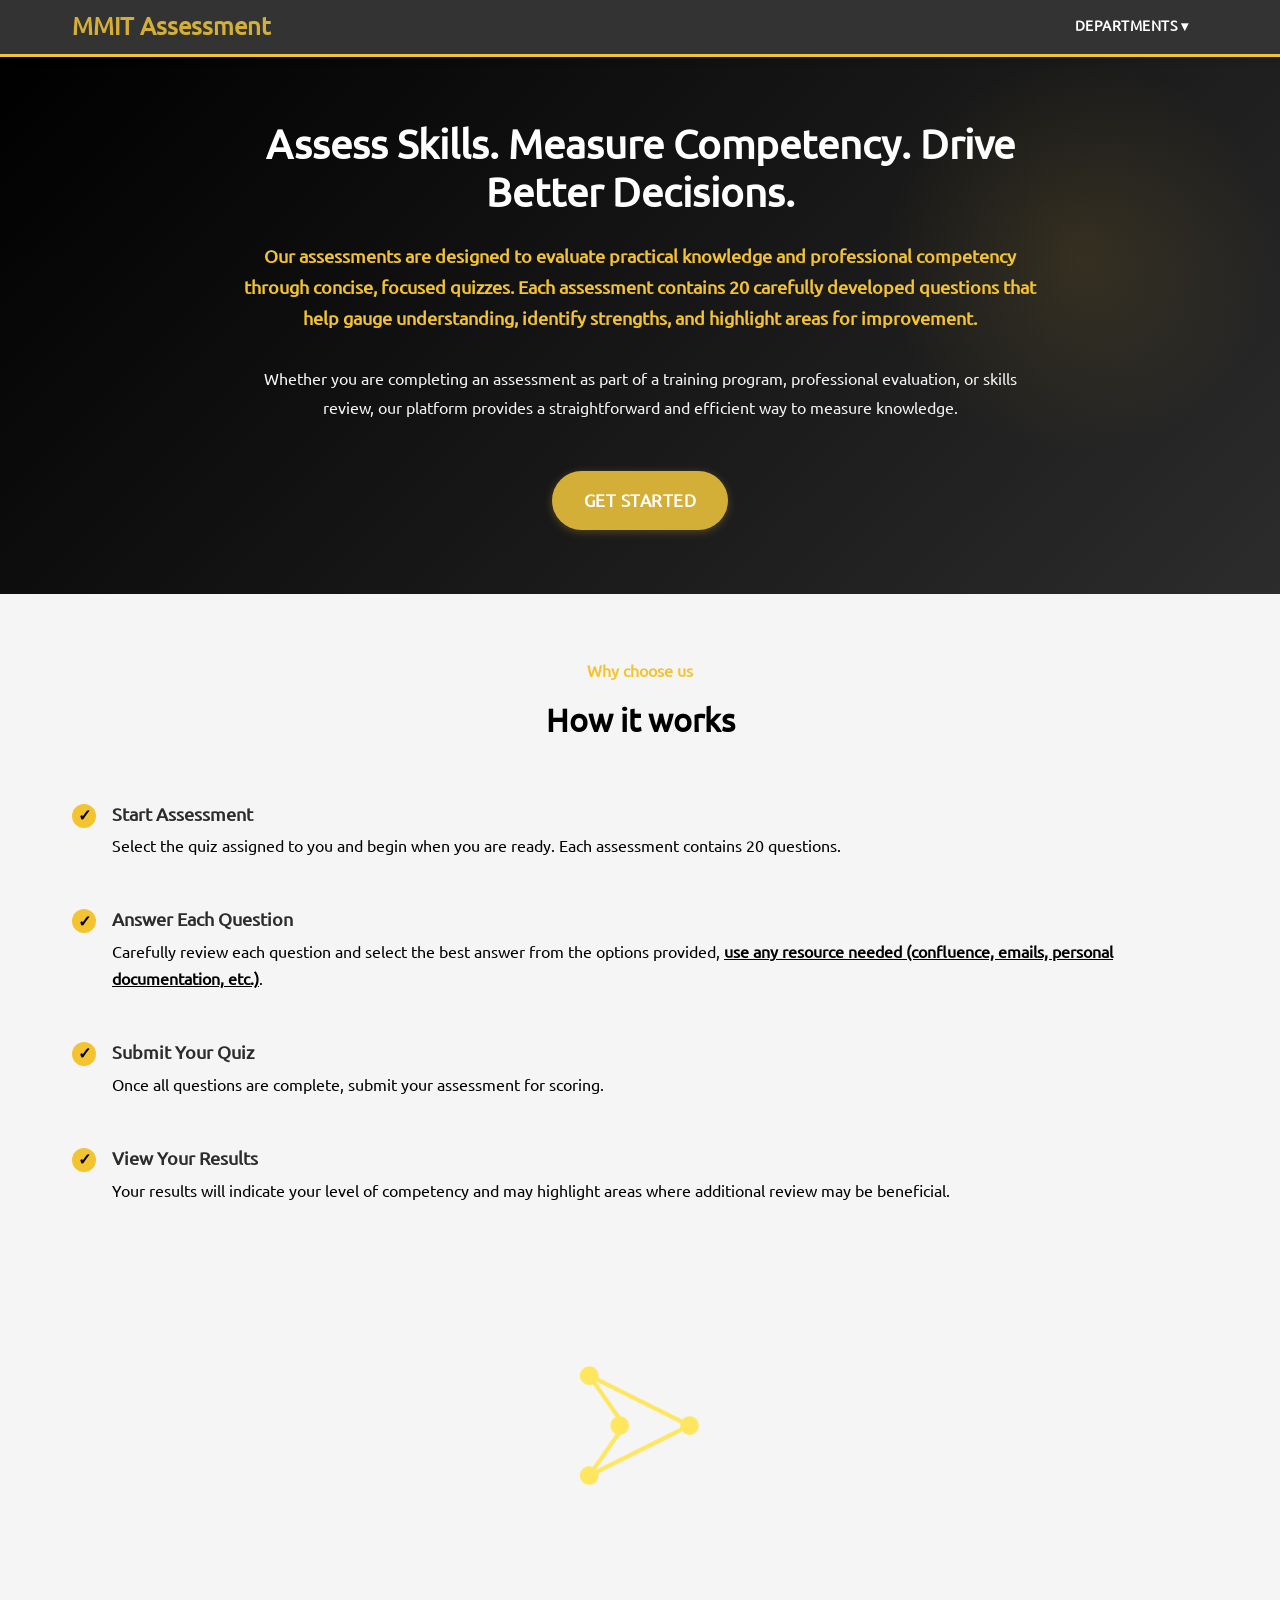
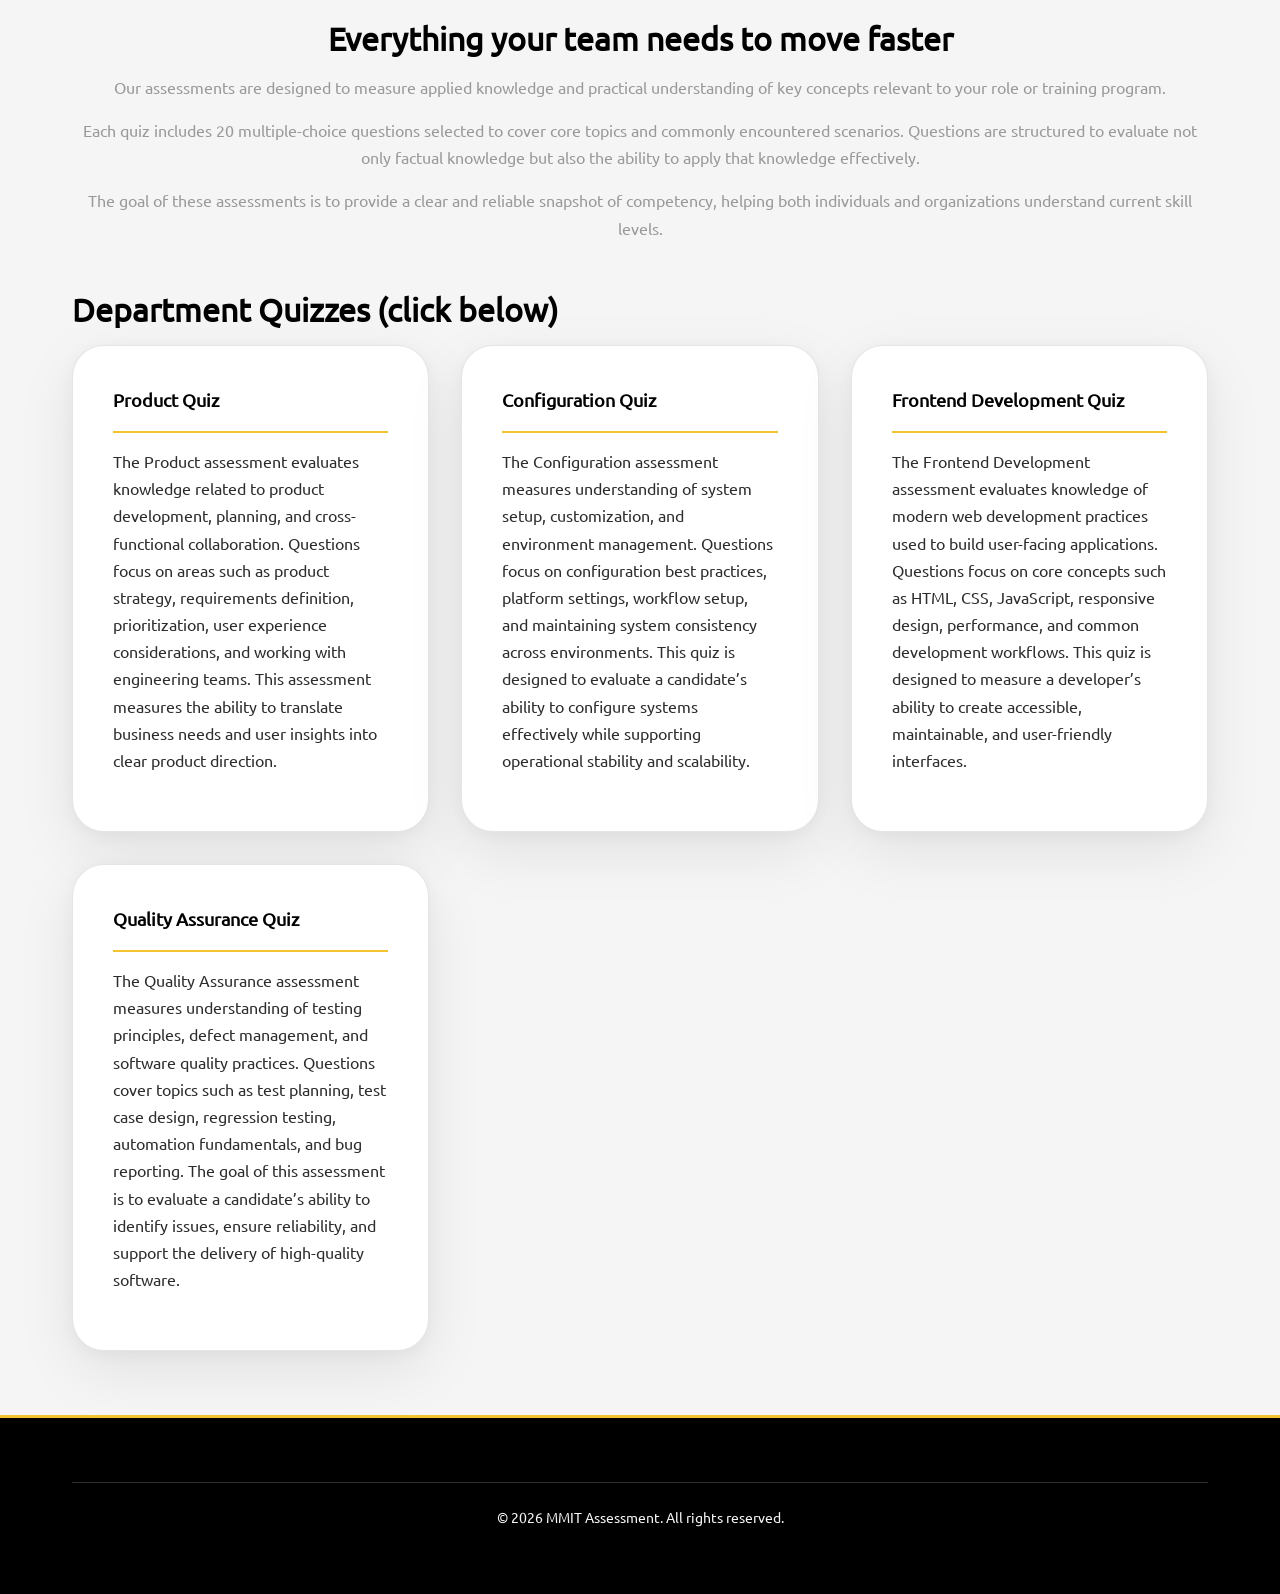
==== main.html @ f3a1385b "update main page and instructions" ====
<!DOCTYPE html>
<html lang="en">
  <head>
    <meta charset="UTF-8" />
    <meta name="viewport" content="width=device-width, initial-scale=1.0" />
    <title>MMIT Landing Page</title>
    <link rel="stylesheet" href="mmit-styles.css" />
    <link rel="stylesheet" href="styles.css">
    <meta name="description" content="Modern healthcare-focused product landing page using the MMIT style guide." />
    <style>
      header {
        background:#333;
        padding:0;
      }

      .navbar ul{
        list-style:none;
        margin:0;
        padding:0;
        display:flex;
      }

      .navbar li{
        position:relative;
      }

      .navbar a{
        display:block;
        padding:15px 20px;
        color:white;
        text-decoration:none;
      }

      .navbar a:hover{
        background:#444;
      }

      /* Dropdown */
      .dropdown-menu{
        display:none;
        position:absolute;
        top:100%;
        left:0;
        background:#444;
        min-width:180px;
        flex-direction:column;
      }

      .dropdown-menu a{
        padding:12px 16px;
      }

      .dropdown:hover .dropdown-menu{
        display:block;
      }

      .quiz-card-link:hover {
        text-decoration: none;
      }
    </style>
  </head>
  <body>
    <header>
      <nav class="container navbar">
        <div class="logo" style="color: #D4AF37;">MMIT Assessment</div>
        <ul>
          <li class="dropdown">
            <a href="#">Departments ▾</a>
            <div class="dropdown-menu">
              <a href="#">Configuration</a>
              <a href="#">Frontend Developer</a>
              <a href="#">Product</a>
              <a href="#">Quality Assurance</a>
            </div>
          </li>
        </ul>
      </nav>
    </header>

    <main>
      <section class="hero" aria-label="Hero">
        <div class="hero-content">
          <!-- <p class="badge badge-primary">Launch faster · Scale smarter</p> -->
          <h1>Assess Skills. Measure Competency. Drive Better Decisions.</h1>
          <p class="hero-subtitle">Our assessments are designed to evaluate practical knowledge and professional competency through concise, focused quizzes. Each assessment contains 20 carefully developed questions that help gauge understanding, identify strengths, and highlight areas for improvement.</p>
          <p class="hero-description">
            Whether you are completing an assessment as part of a training program, professional evaluation, or skills review, our platform provides a straightforward and efficient way to measure knowledge.
          </p>
          <div class="flex flex-center gap-lg" >
            <a href="./quiz-instructions.html" class="btn btn-primary btn-lg">Get Started</a>
          </div>
        </div>
      </section>

      <section id="about">
        <div class="container grid grid-2 gap-xl">
          <div>
            <div class="section-header">
              <p class="section-header-accent">Why choose us</p>
              <h2>How it works</h2>
            </div>
            <ul class="feature-list">
              
              <li class="feature-item">
                <span class="feature-icon">✓</span>
                <div class="feature-content">
                  <h4>Start Assessment</h4>
                  <p>Select the quiz assigned to you and begin when you are ready. Each assessment contains 20 questions.</p>
                </div>
              </li>
              <li class="feature-item">
                <span class="feature-icon">✓</span>
                <div class="feature-content">
                  <h4>Answer Each Question</h4>
                  <p>Carefully review each question and select the best answer from the options provided, <span style="text-decoration: underline; font-weight: bold;">use any resource needed (confluence, emails, personal documentation, etc.)</span>.</p>
                </div>
              </li>
              <li class="feature-item">
                <span class="feature-icon">✓</span>
                <div class="feature-content">
                  <h4>Submit Your Quiz</h4>
                  <p>Once all questions are complete, submit your assessment for scoring.</p>
                </div>
              </li>

              <li class="feature-item">
                <span class="feature-icon">✓</span>
                <div class="feature-content">
                  <h4>View Your Results</h4>
                  <p>Your results will indicate your level of competency and may highlight areas where additional review may be beneficial.</p>
                </div>
              </li>
            </ul>
          </div>
        </div>
      </section>
      <section style="text-align: center;">
        <img src="./mmit-logo.png" alt="MMIT Logo" style="width: 120px; height: 120px;">
      </section>
      <section id="features" class="section-light">
        <div class="container">
          <div class="section-header">
            <h2>Everything your team needs to move faster</h2>
            <p class="text-muted">
              Our assessments are designed to measure applied knowledge and practical understanding of key concepts relevant to your role or training program.
            </p>
            <p class="text-muted">
              Each quiz includes 20 multiple-choice questions selected to cover core topics and commonly encountered scenarios. Questions are structured to evaluate not only factual knowledge but also the ability to apply that knowledge effectively.
            </p>
            <p class="text-muted">
              The goal of these assessments is to provide a clear and reliable snapshot of competency, helping both individuals and organizations understand current skill levels.
            </p>
          </div>

          <h2>Department Quizzes (click below)</h2>
          <a class="quiz-card-link" href="">
            <div class="grid grid-3">
              <div class="card">
                <div class="card-header">Product Quiz</div>
                <div class="card-body">
                  <p>
                    The Product assessment evaluates knowledge related to product development, planning, and cross-functional collaboration. Questions focus on areas such as product strategy, requirements definition, prioritization, user experience considerations, and working with engineering teams. This assessment measures the ability to translate business needs and user insights into clear product direction.
                  </p>
                </div>
              </div>
            </a>
            <a class="quiz-card-link" href="">
              <div class="card">
                <div class="card-header">Configuration Quiz</div>
                <div class="card-body">
                  <p>
                    The Configuration assessment measures understanding of system setup, customization, and environment management. Questions focus on configuration best practices, platform settings, workflow setup, and maintaining system consistency across environments. This quiz is designed to evaluate a candidate’s ability to configure systems effectively while supporting operational stability and scalability.
                  </p>
                </div>
              </div>
            </a>
            <a class="quiz-card-link" href="./quiz-instructions.html">
              <div class="card">
                <div class="card-header">Frontend Development Quiz</div>
                <div class="card-body">
                  <p>
                    The Frontend Development assessment evaluates knowledge of modern web development practices used to build user-facing applications. Questions focus on core concepts such as HTML, CSS, JavaScript, responsive design, performance, and common development workflows. This quiz is designed to measure a developer’s ability to create accessible, maintainable, and user-friendly interfaces.
                  </p>
                </div>
              </div>
            </a>
            <a class="quiz-card-link" href="">
              <div class="card">
                <div class="card-header">Quality Assurance Quiz</div>
                <div class="card-body">
                  <p>
                    The Quality Assurance assessment measures understanding of testing principles, defect management, and software quality practices. Questions cover topics such as test planning, test case design, regression testing, automation fundamentals, and bug reporting. The goal of this assessment is to evaluate a candidate’s ability to identify issues, ensure reliability, and support the delivery of high-quality software.
                  </p>
                </div>
              </div>
            </a>
          </div>
        </div>
      </section>
      
    </main>

    <footer>
      <div class="container">
        <div class="footer-content" style="display: none;">
          <div class="footer-section">
            <h3>Need Help?</h3>
            <a href="#">Contact Support</a>
            <a href="#">Quiz Policies</a>
            <a href="#">Technical Guide</a>
          </div>
          <div class="footer-section">
            <h3>Quick Links</h3>
            <a href="#getting-started">Getting Started</a>
            <a href="#tips">Pro Tips</a>
            <a href="#faq">FAQ</a>
          </div>
          <div class="footer-section">
            <h3>Stay Ready</h3>
            <p class="text-muted">Make sure your device is fully charged and your browser is updated before beginning a quiz.</p>
          </div>
        </div>
        <div class="footer-bottom">
          &copy; 2026 MMIT Assessment. All rights reserved.
        </div>
      </div>
    </footer>
  </body>
</html>
---- mmit-styles.css ----
/* ============================================
   MMIT StyleGuide CSS
   Color Scheme: Gold/Yellow & Black
   Modern, Professional Healthcare Focus
   ============================================ */

/* ============================================
   Import Custom Fonts
   ============================================ */

@import url('fonts/stylesheet.css');

/* ============================================
   CSS Variables & Root Styles
   ============================================ */

:root {
  /* Primary Colors */
  --mmit-black: #000000;
  --mmit-yellow: #F4C430;
  --mmit-gold: #D4AF37;
  
  /* Secondary Colors */
  --mmit-dark-gray: #2C2C2C;
  --mmit-light-gray: #F5F5F5;
  --mmit-white: #FFFFFF;
  --mmit-accent-blue: #0066CC;
  
  /* Typography */
  --font-primary: 'Ubuntu Regular', -apple-system, BlinkMacSystemFont, 'Segoe UI', sans-serif;
  --font-secondary: 'Ubuntu Bold', 'Georgia', serif;
  --font-size-xs: 0.75rem;
  --font-size-sm: 0.875rem;
  --font-size-base: 1rem;
  --font-size-lg: 1.125rem;
  --font-size-xl: 1.5rem;
  --font-size-2xl: 2rem;
  --font-size-3xl: 2.5rem;
  --font-weight-light: 300;
  --font-weight-regular: 400;
  --font-weight-semibold: 600;
  --font-weight-bold: 700;
  
  /* Spacing */
  --spacing-xs: 0.25rem;
  --spacing-sm: 0.5rem;
  --spacing-md: 1rem;
  --spacing-lg: 1.5rem;
  --spacing-xl: 2rem;
  --spacing-2xl: 3rem;
  --spacing-3xl: 4rem;
  
  /* Border Radius */
  --radius-sm: 4px;
  --radius-md: 8px;
  --radius-lg: 12px;
  --radius-xl: 16px;
  
  /* Shadows */
  --shadow-sm: 0 1px 2px rgba(0, 0, 0, 0.05);
  --shadow-md: 0 4px 6px rgba(0, 0, 0, 0.1);
  --shadow-lg: 0 10px 15px rgba(0, 0, 0, 0.1);
  --shadow-xl: 0 20px 25px rgba(0, 0, 0, 0.15);
  
  /* Transitions */
  --transition-fast: 150ms ease-in-out;
  --transition-base: 300ms ease-in-out;
  --transition-slow: 500ms ease-in-out;
  
  /* Z-Index */
  --z-dropdown: 100;
  --z-sticky: 200;
  --z-fixed: 300;
  --z-modal: 1000;
}

/* ============================================
   Global Styles & Reset
   ============================================ */

* {
  margin: 0;
  padding: 0;
  box-sizing: border-box;
}

html {
  font-size: 16px;
  scroll-behavior: smooth;
}

body {
  font-family: var(--font-primary);
  font-size: var(--font-size-base);
  font-weight: var(--font-weight-regular);
  line-height: 1.6;
  color: var(--mmit-dark-gray);
  background-color: var(--mmit-white);
}

/* ============================================
   Typography
   ============================================ */

h1, h2, h3, h4, h5, h6 {
  font-weight: var(--font-weight-bold);
  line-height: 1.2;
  margin-bottom: var(--spacing-md);
}

h1 {
  font-size: var(--font-size-3xl);
  color: var(--mmit-black);
}

h2 {
  font-size: var(--font-size-2xl);
  color: var(--mmit-black);
}

h3 {
  font-size: var(--font-size-xl);
  color: var(--mmit-dark-gray);
}

h4 {
  font-size: var(--font-size-lg);
  color: var(--mmit-dark-gray);
}

p {
  margin-bottom: var(--spacing-md);
  line-height: 1.7;
}

a {
  color: var(--mmit-accent-blue);
  text-decoration: none;
  transition: color var(--transition-base);
}

a:hover {
  color: var(--mmit-gold);
  text-decoration: underline;
}

hr {
  border: none;
  height: 2px;
  background: linear-gradient(to right, var(--mmit-yellow), var(--mmit-black));
  margin: var(--spacing-2xl) 0;
}

/* ============================================
   Navigation & Header
   ============================================ */

header {
  background-color: var(--mmit-white);
  border-bottom: 3px solid var(--mmit-yellow);
  position: sticky;
  top: 0;
  z-index: var(--z-sticky);
  box-shadow: var(--shadow-md);
}

nav {
  padding: var(--spacing-lg) var(--spacing-xl);
  display: flex;
  justify-content: space-between;
  align-items: center;
}

.logo {
  font-size: var(--font-size-xl);
  font-weight: var(--font-weight-bold);
  color: var(--mmit-black);
  transition: color var(--transition-base);
}

.logo:hover {
  color: var(--mmit-yellow);
}

nav ul {
  list-style: none;
  display: flex;
  gap: var(--spacing-xl);
  align-items: center;
}

nav a {
  font-weight: var(--font-weight-semibold);
  font-size: var(--font-size-sm);
  text-transform: uppercase;
  letter-spacing: 0.5px;
  color: var(--mmit-dark-gray);
  transition: all var(--transition-base);
  padding: var(--spacing-sm) var(--spacing-md);
  border-bottom: 2px solid transparent;
}

nav a:hover {
  color: var(--mmit-yellow);
  border-bottom-color: var(--mmit-yellow);
  text-decoration: none;
}

/* ============================================
   Hero Section
   ============================================ */

.hero {
  background: linear-gradient(135deg, var(--mmit-black) 0%, var(--mmit-dark-gray) 100%);
  color: var(--mmit-white);
  padding: var(--spacing-3xl) var(--spacing-xl);
  text-align: center;
  position: relative;
  overflow: hidden;
}

.hero::before {
  content: '';
  position: absolute;
  top: 0;
  right: 0;
  width: 400px;
  height: 400px;
  background: radial-gradient(circle, var(--mmit-yellow) 0%, transparent 70%);
  opacity: 0.1;
  border-radius: 50%;
}

.hero-content {
  position: relative;
  z-index: 1;
  max-width: 800px;
  margin: 0 auto;
}

.hero h1 {
  color: var(--mmit-white);
  font-size: var(--font-size-3xl);
  margin-bottom: var(--spacing-lg);
}

.hero-subtitle {
  font-size: var(--font-size-lg);
  color: var(--mmit-yellow);
  margin-bottom: var(--spacing-xl);
  font-weight: var(--font-weight-semibold);
}

.hero-description {
  font-size: var(--font-size-base);
  line-height: 1.8;
  margin-bottom: var(--spacing-2xl);
  color: var(--mmit-light-gray);
}

/* ============================================
   Buttons
   ============================================ */

.btn {
  display: inline-block;
  padding: var(--spacing-sm) var(--spacing-xl);
  border: none;
  border-radius: var(--radius-md);
  font-size: var(--font-size-base);
  font-weight: var(--font-weight-semibold);
  text-transform: uppercase;
  letter-spacing: 0.5px;
  cursor: pointer;
  transition: all var(--transition-base);
  text-decoration: none;
  text-align: center;
}

.btn-primary {
  background: linear-gradient(135deg, var(--mmit-yellow) 0%, var(--mmit-gold) 100%);
  color: var(--mmit-black);
  border: 2px solid var(--mmit-yellow);
}

.btn-primary:hover {
  box-shadow: var(--shadow-lg);
  transform: translateY(-2px);
  color: var(--mmit-white);
}

.btn-secondary {
  background: var(--mmit-black);
  color: var(--mmit-yellow);
  border: 2px solid var(--mmit-yellow);
}

.btn-secondary:hover {
  background: var(--mmit-dark-gray);
  box-shadow: var(--shadow-lg);
  transform: translateY(-2px);
}

.btn-outline {
  background: transparent;
  color: var(--mmit-yellow);
  border: 2px solid var(--mmit-yellow);
}

.btn-outline:hover {
  background: var(--mmit-yellow);
  color: var(--mmit-black);
}

.btn-lg {
  padding: var(--spacing-md) var(--spacing-2xl);
  font-size: var(--font-size-lg);
}

.btn-sm {
  padding: var(--spacing-xs) var(--spacing-lg);
  font-size: var(--font-size-sm);
}

/* ============================================
   Cards & Containers
   ============================================ */

.card {
  background: var(--mmit-white);
  border-radius: var(--radius-lg);
  padding: var(--spacing-xl);
  box-shadow: var(--shadow-md);
  transition: all var(--transition-base);
  border-top: 4px solid var(--mmit-yellow);
}

.card:hover {
  box-shadow: var(--shadow-lg);
  transform: translateY(-4px);
}

.card-header {
  font-size: var(--font-size-lg);
  font-weight: var(--font-weight-bold);
  color: var(--mmit-black);
  margin-bottom: var(--spacing-md);
  padding-bottom: var(--spacing-md);
  border-bottom: 2px solid var(--mmit-yellow);
}

.card-body {
  color: var(--mmit-dark-gray);
  line-height: 1.8;
}

.card-footer {
  margin-top: var(--spacing-lg);
  padding-top: var(--spacing-lg);
  border-top: 1px solid var(--mmit-light-gray);
}

/* ============================================
   Grid & Layout
   ============================================ */

.container {
  max-width: 1200px;
  margin: 0 auto;
  padding: 0 var(--spacing-xl);
}

.grid {
  display: grid;
  gap: var(--spacing-xl);
}

.grid-2 {
  grid-template-columns: repeat(auto-fit, minmax(300px, 1fr));
}

.grid-3 {
  grid-template-columns: repeat(auto-fit, minmax(280px, 1fr));
}

.grid-4 {
  grid-template-columns: repeat(auto-fit, minmax(250px, 1fr));
}

.flex {
  display: flex;
}

.flex-center {
  display: flex;
  justify-content: center;
  align-items: center;
}

.flex-between {
  display: flex;
  justify-content: space-between;
  align-items: center;
}

.flex-col {
  flex-direction: column;
}

.gap-sm {
  gap: var(--spacing-sm);
}

.gap-md {
  gap: var(--spacing-md);
}

.gap-lg {
  gap: var(--spacing-lg);
}

/* ============================================
   Sections & Content Areas
   ============================================ */

section {
  padding: var(--spacing-3xl) var(--spacing-xl);
}

.section-header {
  text-align: center;
  margin-bottom: var(--spacing-2xl);
}

.section-header h2 {
  margin-bottom: var(--spacing-md);
}

.section-header-accent {
  color: var(--mmit-yellow);
  font-weight: var(--font-weight-bold);
}

.section-light {
  background-color: var(--mmit-light-gray);
}

.section-dark {
  background-color: var(--mmit-black);
  color: var(--mmit-white);
}

.section-dark h2,
.section-dark h3,
.section-dark h4 {
  color: var(--mmit-yellow);
}

/* ============================================
   Feature List
   ============================================ */

.feature-list {
  list-style: none;
}

.feature-item {
  padding: var(--spacing-md) 0;
  display: flex;
  align-items: flex-start;
  gap: var(--spacing-md);
  border-bottom: 1px solid var(--mmit-light-gray);
}

.feature-item:last-child {
  border-bottom: none;
}

.feature-icon {
  width: 24px;
  height: 24px;
  background-color: var(--mmit-yellow);
  border-radius: 50%;
  flex-shrink: 0;
  display: flex;
  align-items: center;
  justify-content: center;
  color: var(--mmit-black);
  font-weight: var(--font-weight-bold);
}

.feature-content h4 {
  margin-bottom: var(--spacing-sm);
}

/* ============================================
   Forms & Inputs
   ============================================ */

input,
textarea,
select {
  width: 100%;
  padding: var(--spacing-sm) var(--spacing-md);
  border: 2px solid var(--mmit-light-gray);
  border-radius: var(--radius-md);
  font-family: var(--font-primary);
  font-size: var(--font-size-base);
  transition: border-color var(--transition-base);
}

input:focus,
textarea:focus,
select:focus {
  outline: none;
  border-color: var(--mmit-yellow);
  box-shadow: 0 0 0 3px rgba(244, 196, 48, 0.2);
}

label {
  display: block;
  margin-bottom: var(--spacing-sm);
  font-weight: var(--font-weight-semibold);
  color: var(--mmit-black);
}

.form-group {
  margin-bottom: var(--spacing-lg);
}

/* ============================================
   Tables
   ============================================ */

table {
  width: 100%;
  border-collapse: collapse;
  margin: var(--spacing-lg) 0;
}

thead {
  background-color: var(--mmit-black);
  color: var(--mmit-yellow);
}

th,
td {
  padding: var(--spacing-md);
  text-align: left;
  border-bottom: 1px solid var(--mmit-light-gray);
}

tbody tr:nth-child(even) {
  background-color: var(--mmit-light-gray);
}

tbody tr:hover {
  background-color: rgba(244, 196, 48, 0.1);
}

/* ============================================
   Alerts & Messages
   ============================================ */

.alert {
  padding: var(--spacing-md) var(--spacing-lg);
  border-radius: var(--radius-md);
  margin-bottom: var(--spacing-lg);
  border-left: 4px solid;
}

.alert-success {
  background-color: #E8F5E9;
  border-left-color: #4CAF50;
  color: #2E7D32;
}

.alert-warning {
  background-color: #FFF3E0;
  border-left-color: var(--mmit-yellow);
  color: #E65100;
}

.alert-error {
  background-color: #FFEBEE;
  border-left-color: #F44336;
  color: #C62828;
}

.alert-info {
  background-color: #E3F2FD;
  border-left-color: var(--mmit-accent-blue);
  color: #1565C0;
}

/* ============================================
   Footer
   ============================================ */

footer {
  background-color: var(--mmit-black);
  color: var(--mmit-white);
  padding: var(--spacing-3xl) var(--spacing-xl);
  border-top: 3px solid var(--mmit-yellow);
}

.footer-content {
  display: grid;
  grid-template-columns: repeat(auto-fit, minmax(250px, 1fr));
  gap: var(--spacing-xl);
  margin-bottom: var(--spacing-2xl);
}

.footer-section h3 {
  color: var(--mmit-yellow);
  margin-bottom: var(--spacing-md);
}

.footer-section a {
  display: block;
  color: var(--mmit-light-gray);
  margin-bottom: var(--spacing-sm);
  transition: color var(--transition-base);
}

.footer-section a:hover {
  color: var(--mmit-yellow);
}

.footer-bottom {
  border-top: 1px solid var(--mmit-dark-gray);
  padding-top: var(--spacing-lg);
  text-align: center;
  color: var(--mmit-light-gray);
  font-size: var(--font-size-sm);
}

/* ============================================
   Badges & Tags
   ============================================ */

.badge {
  display: inline-block;
  padding: var(--spacing-xs) var(--spacing-sm);
  border-radius: var(--radius-lg);
  font-size: var(--font-size-xs);
  font-weight: var(--font-weight-bold);
  text-transform: uppercase;
}

.badge-primary {
  background-color: var(--mmit-yellow);
  color: var(--mmit-black);
}

.badge-secondary {
  background-color: var(--mmit-black);
  color: var(--mmit-yellow);
}

/* ============================================
   Utilities
   ============================================ */

.text-center {
  text-align: center;
}

.text-left {
  text-align: left;
}

.text-right {
  text-align: right;
}

.text-gold {
  color: var(--mmit-gold);
}

.text-yellow {
  color: var(--mmit-yellow);
}

.text-black {
  color: var(--mmit-black);
}

.text-white {
  color: var(--mmit-white);
}

.text-muted {
  color: #999999;
}

.font-bold {
  font-weight: var(--font-weight-bold);
}

.font-semibold {
  font-weight: var(--font-weight-semibold);
}

.font-light {
  font-weight: var(--font-weight-light);
}

.uppercase {
  text-transform: uppercase;
}

.lowercase {
  text-transform: lowercase;
}

.capitalize {
  text-transform: capitalize;
}

.m-0 { margin: 0; }
.m-xs { margin: var(--spacing-xs); }
.m-sm { margin: var(--spacing-sm); }
.m-md { margin: var(--spacing-md); }
.m-lg { margin: var(--spacing-lg); }
.m-xl { margin: var(--spacing-xl); }
.m-2xl { margin: var(--spacing-2xl); }

.p-0 { padding: 0; }
.p-xs { padding: var(--spacing-xs); }
.p-sm { padding: var(--spacing-sm); }
.p-md { padding: var(--spacing-md); }
.p-lg { padding: var(--spacing-lg); }
.p-xl { padding: var(--spacing-xl); }
.p-2xl { padding: var(--spacing-2xl); }

.mt-md { margin-top: var(--spacing-md); }
.mb-md { margin-bottom: var(--spacing-md); }
.mt-lg { margin-top: var(--spacing-lg); }
.mb-lg { margin-bottom: var(--spacing-lg); }

.hidden {
  display: none;
}

.visible {
  display: block;
}

.rounded {
  border-radius: var(--radius-lg);
}

.shadow {
  box-shadow: var(--shadow-md);
}

/* ============================================
   Responsive Design
   ============================================ */

@media (max-width: 768px) {
  :root {
    font-size: 14px;
  }

  h1 {
    font-size: var(--font-size-2xl);
  }

  h2 {
    font-size: var(--font-size-xl);
  }

  nav ul {
    flex-direction: column;
    gap: var(--spacing-md);
  }

  nav {
    flex-direction: column;
    gap: var(--spacing-lg);
  }

  .hero {
    padding: var(--spacing-2xl) var(--spacing-lg);
  }

  .grid-2,
  .grid-3,
  .grid-4 {
    grid-template-columns: 1fr;
  }

  section {
    padding: var(--spacing-2xl) var(--spacing-md);
  }

  .footer-content {
    grid-template-columns: 1fr;
  }

  .card {
    padding: var(--spacing-lg);
  }
}

@media (max-width: 480px) {
  :root {
    font-size: 12px;
  }

  h1 {
    font-size: var(--font-size-xl);
  }

  h2 {
    font-size: var(--font-size-lg);
  }

  .btn {
    width: 100%;
  }

  .hero-content {
    padding: var(--spacing-xl);
  }
}
---- styles.css ----
/* ─── Reset & Base ─────────────────────────────────────────────────── */
*, *::before, *::after {
  box-sizing: border-box;
  margin: 0;
  padding: 0;
}

:root {
  /* Map existing app tokens to MMIT style palette */
  --primary: var(--mmit-gold);
  --primary-light: rgba(212, 175, 55, .15);
  --primary-mid: rgba(212, 175, 55, .25);
  --teal: var(--mmit-accent-blue);
  --emerald: var(--mmit-accent-blue);
  --red: #ef4444;
  --amber: var(--mmit-yellow);
  --bg: var(--mmit-light-gray);
  --card: var(--mmit-white);
  --border: rgba(0, 0, 0, .08);
  --slate-900: var(--mmit-black);
  --slate-700: var(--mmit-dark-gray);
  --slate-600: rgba(44, 44, 44, .72);
  --slate-500: rgba(44, 44, 44, .56);
  --slate-400: rgba(44, 44, 44, .42);
  --slate-200: rgba(44, 44, 44, .20);
  --slate-100: rgba(44, 44, 44, .12);
  --slate-50: var(--mmit-light-gray);
  --shadow-card: 0 20px 60px rgba(0, 0, 0, .08), 0 4px 16px rgba(0, 0, 0, .04);
  --shadow-btn: 0 2px 8px rgba(212, 175, 55, .3);
  --radius-xl: 1.5rem;
  --radius-2xl: 2rem;
  --radius-full: 9999px;
  --font: var(--font-primary);
}

body {
  font-family: var(--font);
  background: var(--bg);
  color: var(--slate-900);
  min-height: 100vh;
  -webkit-font-smoothing: antialiased;
}

/* ─── Typography ──────────────────────────────────────────────────── */
.gradient-text {
  background: linear-gradient(135deg, var(--primary) 0%, var(--primary-mid) 100%);
  -webkit-background-clip: text;
  -webkit-text-fill-color: transparent;
  background-clip: text;
}

/* ─── Buttons ─────────────────────────────────────────────────────── */
.btn {
  display: inline-flex;
  align-items: center;
  justify-content: center;
  gap: .5rem;
  padding: .75rem 1.75rem;
  border-radius: var(--radius-full);
  font-size: 1rem;
  font-weight: 600;
  cursor: pointer;
  transition: all .2s ease;
  border: none;
  text-decoration: none;
  white-space: nowrap;
}

.btn:disabled {
  opacity: .5;
  cursor: not-allowed;
  pointer-events: none;
}

.btn-primary {
  background: var(--primary);
  color: #fff;
  box-shadow: var(--shadow-btn);
}

.btn-primary:hover {
  transform: translateY(-1px);
  box-shadow: 0 4px 14px rgba(79, 110, 247, .4);
}

.btn-primary:active {
  transform: translateY(0);
}

.btn-outline {
  background: transparent;
  color: var(--slate-700);
  border: 2px solid var(--border);
}

.btn-outline:hover {
  border-color: var(--primary);
  color: var(--primary);
  background: var(--primary-light);
}

.btn-ghost {
  background: transparent;
  color: var(--slate-500);
  border: none;
}

.btn-ghost:hover {
  background: var(--slate-100);
  color: var(--slate-700);
}

.btn-lg {
  padding: 1rem 2rem;
  font-size: 1.0625rem;
}

.btn-full {
  width: 100%;
}

/* ─── Cards ───────────────────────────────────────────────────────── */
.card {
  background: var(--card);
  border-radius: var(--radius-2xl);
  border: 1px solid var(--slate-100);
  box-shadow: var(--shadow-card);
  padding: 2.5rem;
}

/* ─── Form ────────────────────────────────────────────────────────── */
.form-group {
  display: flex;
  flex-direction: column;
  gap: .5rem;
}

label {
  font-size: .875rem;
  font-weight: 600;
  color: var(--slate-700);
}

input[type="text"], input[type="email"] {
  width: 100%;
  padding: .875rem 1.125rem;
  border: 2px solid var(--border);
  border-radius: .875rem;
  font-size: 1rem;
  font-family: var(--font);
  color: var(--slate-900);
  background: var(--card);
  transition: border-color .2s, box-shadow .2s;
  outline: none;
}

input[type="text"]:focus, input[type="email"]:focus {
  border-color: var(--primary);
  box-shadow: 0 0 0 3px rgba(79, 110, 247, .12);
}

input.error {
  border-color: var(--red);
}

input::placeholder {
  color: var(--slate-400);
}

.field-error {
  font-size: .8125rem;
  font-weight: 500;
  color: var(--red);
  display: none;
}

.field-error.visible {
  display: block;
}

/* ─── Badge / Chip ────────────────────────────────────────────────── */
.chip {
  display: inline-flex;
  align-items: center;
  gap: .375rem;
  padding: .375rem .875rem;
  background: var(--primary-light);
  color: var(--primary);
  border-radius: var(--radius-full);
  font-size: .875rem;
  font-weight: 600;
}

/* ─── Skill level badge ───────────────────────────────────────────── */
.skill-badge {
  display: inline-flex;
  align-items: center;
  padding: .4rem 1.2rem;
  border-radius: var(--radius-full);
  font-size: 1.0625rem;
  font-weight: 700;
  background: var(--primary-light);
  color: var(--primary);
}

/* ─── Progress Bar ────────────────────────────────────────────────── */
.progress-wrap {
  width: 100%;
  height: 8px;
  background: var(--slate-200);
  border-radius: var(--radius-full);
  overflow: hidden;
}

.progress-fill {
  height: 100%;
  background: linear-gradient(90deg, var(--primary) 0%, var(--teal) 100%);
  border-radius: var(--radius-full);
  transition: width .4s cubic-bezier(.4, 0, .2, 1);
}

/* ─── Option Buttons ──────────────────────────────────────────────── */
.option-btn {
  width: 100%;
  text-align: left;
  display: flex;
  align-items: center;
  gap: 1rem;
  padding: 1.125rem 1.375rem;
  border-radius: 1rem;
  border: 2px solid var(--border);
  background: var(--card);
  cursor: pointer;
  transition: all .2s ease;
  font-size: 1rem;
  font-family: var(--font);
  color: var(--slate-700);
  font-weight: 500;
}

.option-btn:hover {
  border-color: rgba(79, 110, 247, .4);
  background: var(--slate-50);
}

.option-btn.selected {
  border-color: var(--primary);
  background: var(--primary-light);
  color: var(--primary);
}

.option-letter {
  flex-shrink: 0;
  width: 2.375rem;
  height: 2.375rem;
  border-radius: var(--radius-full);
  background: var(--slate-100);
  color: var(--slate-500);
  display: flex;
  align-items: center;
  justify-content: center;
  font-weight: 700;
  font-size: .875rem;
  transition: all .2s;
}

.option-btn:hover .option-letter {
  background: var(--primary-light);
  color: var(--primary);
}

.option-btn.selected .option-letter {
  background: var(--primary);
  color: #fff;
}

.option-check {
  margin-left: auto;
  flex-shrink: 0;
  width: 1.375rem;
  height: 1.375rem;
  color: var(--primary);
  display: none;
}

.option-btn.selected .option-check {
  display: block;
}

/* ─── Result items ────────────────────────────────────────────────── */
.result-item {
  padding: 1.375rem 1.5rem;
  border-radius: 1rem;
  border-left: 4px solid;
  display: flex;
  gap: 1rem;
}

.result-item.correct {
  background: rgba(16, 185, 129, .05);
  border-color: var(--emerald);
}

.result-item.incorrect {
  background: rgba(239, 68, 68, .05);
  border-color: var(--red);
}

.result-icon {
  flex-shrink: 0;
  margin-top: .125rem;
  width: 1.375rem;
  height: 1.375rem;
}

.result-icon.correct-icon {
  color: var(--emerald);
}

.result-icon.incorrect-icon {
  color: var(--red);
}

.result-body {
  flex: 1;
  min-width: 0;
}

.result-num {
  font-size: .8125rem;
  font-weight: 600;
  color: var(--slate-500);
  margin-bottom: .25rem;
}

.result-question {
  font-size: 1.0625rem;
  font-weight: 600;
  color: var(--slate-900);
  margin-bottom: .875rem;
}

.answer-grid {
  display: grid;
  grid-template-columns: 1fr 1fr;
  gap: .75rem;
}

@media(max-width:600px) {
  .answer-grid {
    grid-template-columns: 1fr;
  }
}

.answer-box {
  padding: .75rem 1rem;
  border-radius: .75rem;
  background: rgba(255, 255, 255, .7);
  border: 1px solid var(--border);
}

.answer-box.correct-ans {
  background: rgba(16, 185, 129, .08);
  border-color: rgba(16, 185, 129, .25);
}

.answer-label {
  display: block;
  font-size: .6875rem;
  font-weight: 700;
  letter-spacing: .07em;
  text-transform: uppercase;
  margin-bottom: .25rem;
}

.answer-box .answer-label {
  color: var(--slate-500);
}

.answer-box.correct-ans .answer-label {
  color: rgba(5, 150, 105, .7);
}

.answer-value {
  font-weight: 600;
  font-size: .9375rem;
}

.answer-box .answer-value.wrong {
  color: var(--red);
}

.answer-box .answer-value.right {
  color: var(--emerald);
}

.answer-box.correct-ans .answer-value {
  color: #065f46;
}

/* ─── Score stat grid ─────────────────────────────────────────────── */
.stat-grid {
  display: grid;
  grid-template-columns: repeat(3, 1fr);
  gap: 1.25rem;
}

@media(max-width:640px) {
  .stat-grid {
    grid-template-columns: 1fr;
  }
}

.stat-box {
  background: var(--slate-50);
  border: 1px solid var(--slate-100);
  border-radius: 1rem;
  padding: 1.5rem;
  text-align: center;
}

.stat-label {
  font-size: .75rem;
  font-weight: 700;
  letter-spacing: .07em;
  text-transform: uppercase;
  color: var(--slate-500);
  margin-bottom: .5rem;
  display: block;
}

.stat-value {
  font-size: 3rem;
  font-weight: 800;
  line-height: 1;
  letter-spacing: -.04em;
}

.stat-denom {
  font-size: 1.375rem;
  font-weight: 500;
  color: var(--slate-400);
}

.score-good {
  color: var(--emerald);
}

.score-mid {
  color: var(--primary);
}

.score-low {
  color: var(--amber);
}

/* ─── Decorative blobs ────────────────────────────────────────────── */
.blob {
  position: absolute;
  border-radius: var(--radius-full);
  pointer-events: none;
  filter: blur(80px);
}

.blob-tl {
  width: 40%;
  height: 40%;
  top: -10%;
  left: -10%;
  background: rgba(79, 110, 247, .06);
}

.blob-br {
  width: 40%;
  height: 40%;
  bottom: -10%;
  right: -10%;
  background: rgba(20, 184, 166, .06);
}

/* ─── Loading spinner ─────────────────────────────────────────────── */
.spinner {
  width: 2.5rem;
  height: 2.5rem;
  border: 3px solid var(--primary-mid);
  border-top-color: var(--primary);
  border-radius: var(--radius-full);
  animation: spin .7s linear infinite;
  margin: 0 auto;
}

@keyframes spin {
  to {
    transform: rotate(360deg);
  }
}

/* ─── Utility ──────────────────────────────────────────────────────── */
.hidden {
  display: none !important;
}

.flex {
  display: flex;
}

.flex-col {
  flex-direction: column;
}

.items-center {
  align-items: center;
}

.justify-center {
  justify-content: center;
}

.justify-between {
  justify-content: space-between;
}

.gap-2 {
  gap: .5rem;
}

.gap-4 {
  gap: 1rem;
}

.gap-6 {
  gap: 1.5rem;
}

.w-full {
  width: 100%;
}

.text-center {
  text-align: center;
}

.mt-auto {
  margin-top: auto;
}

.relative {
  position: relative;
}

.overflow-hidden {
  overflow: hidden;
}

/* ─── Fade-in animation ───────────────────────────────────────────── */
@keyframes fadeUp {
  from {
    opacity: 0;
    transform: translateY(16px);
  }

  to {
    opacity: 1;
    transform: translateY(0);
  }
}

.fade-up {
  animation: fadeUp .5s ease both;
}

.fade-up-delay {
  animation: fadeUp .5s .15s ease both;
}

/* ─── Responsive helpers ──────────────────────────────────────────── */
@media(max-width:768px) {
  .card {
    padding: 1.75rem 1.25rem;
  }

  .hide-mobile {
    display: none !important;
  }
}
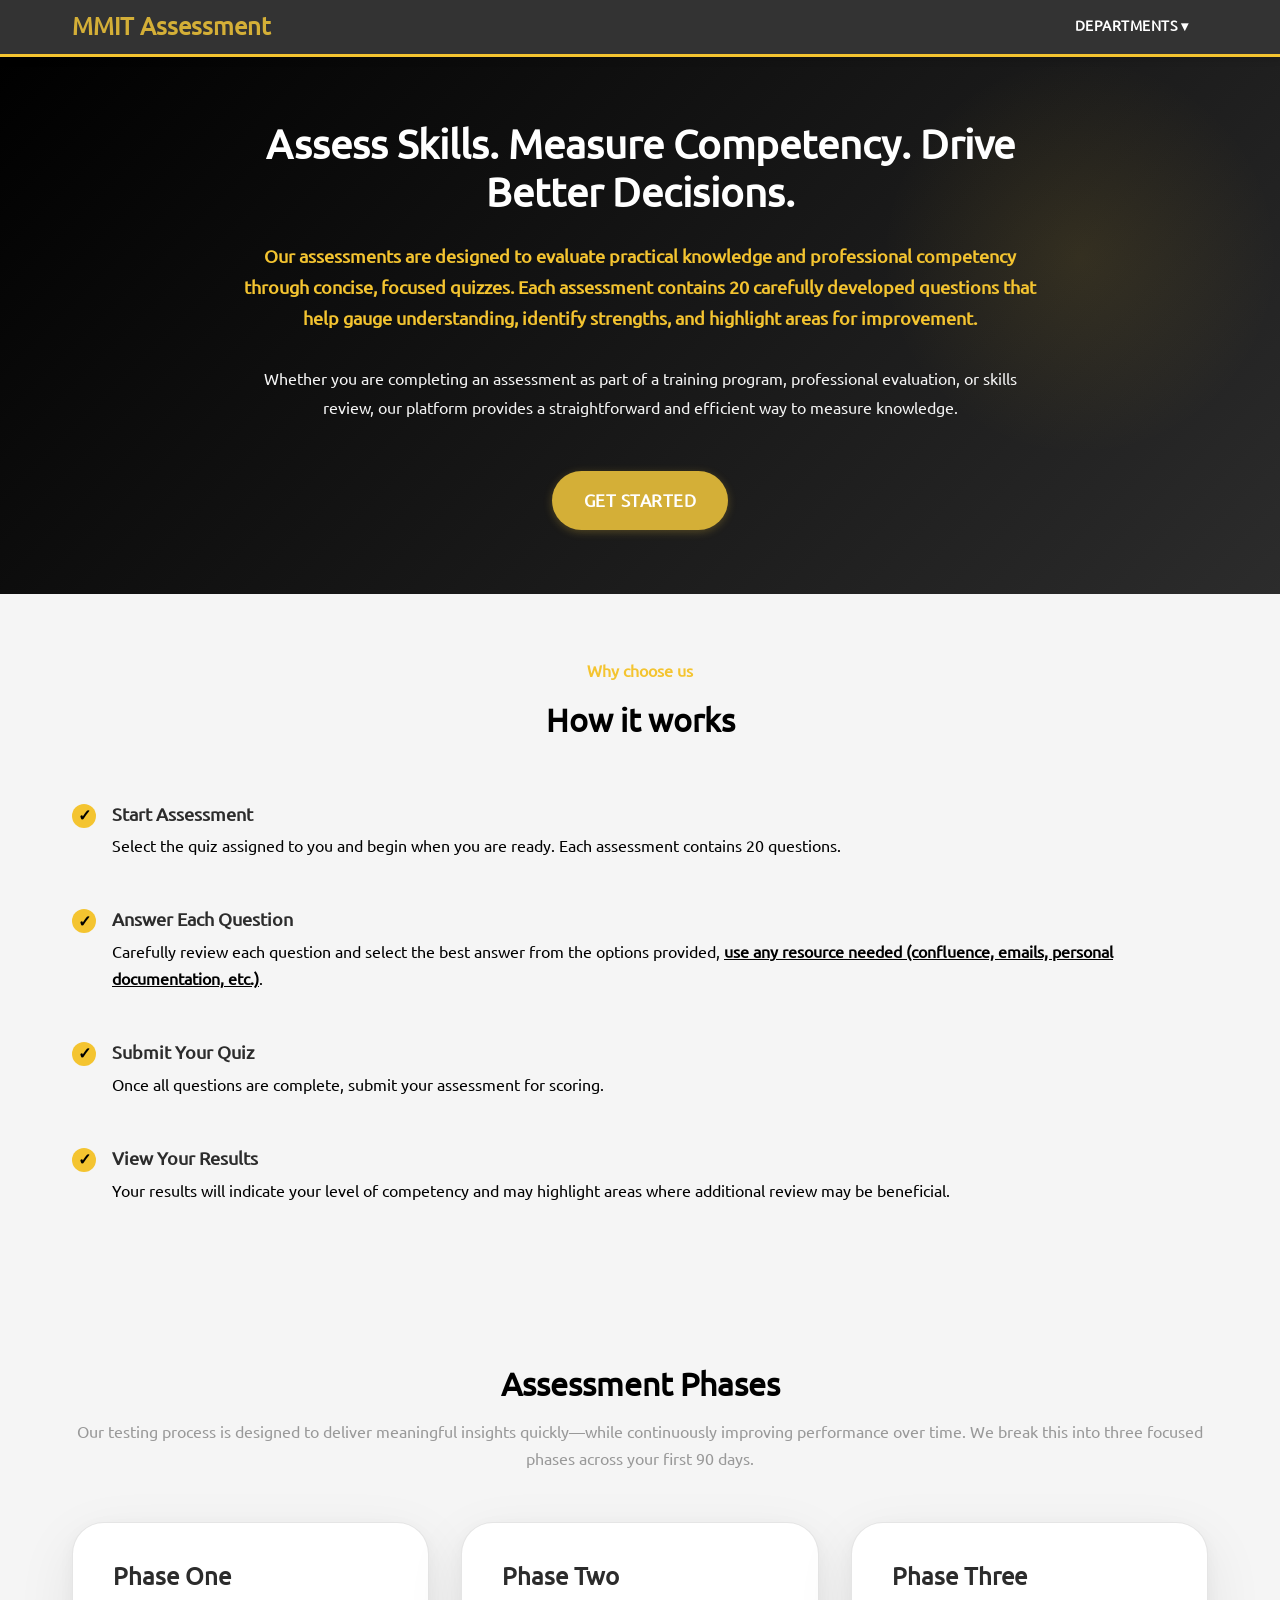
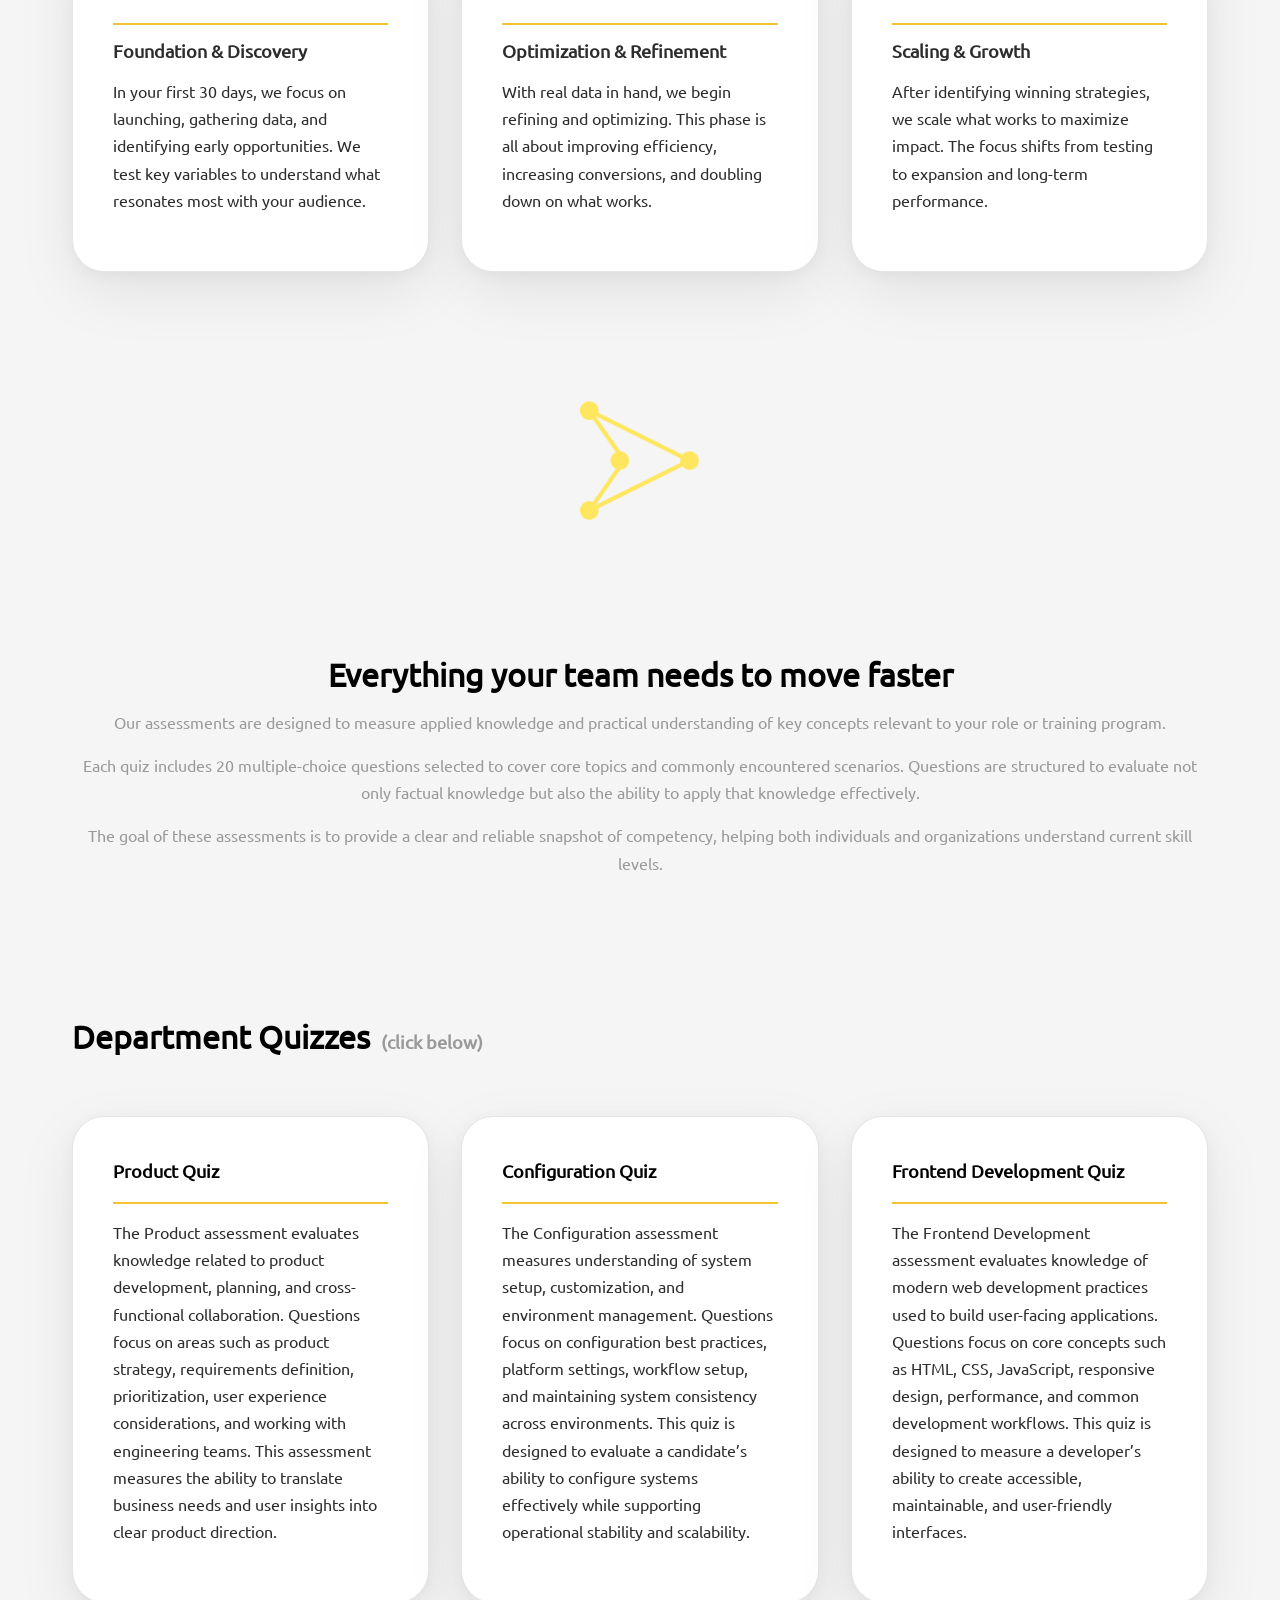
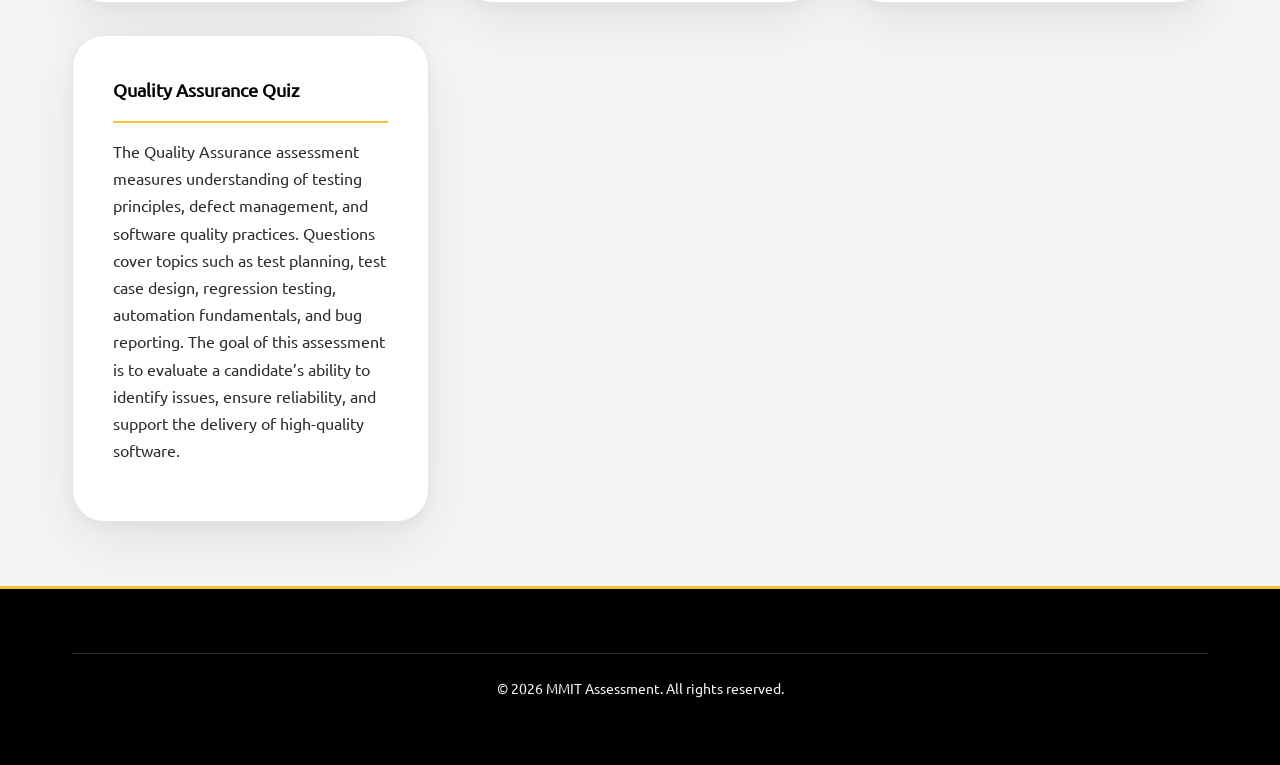
==== commit 5fe62dd6: "pages added" ====
--- a/main.html
+++ b/main.html
@@ -68,7 +68,7 @@
             <a href="#">Departments ▾</a>
             <div class="dropdown-menu">
               <a href="#">Configuration</a>
-              <a href="#">Frontend Developer</a>
+              <a href="./quiz-instructions.html">Frontend Developer</a>
               <a href="#">Product</a>
               <a href="#">Quality Assurance</a>
             </div>
@@ -131,6 +131,46 @@
                 </div>
               </li>
             </ul>
+          </div>
+        </div>
+      </section>
+      <section id="tips">
+        <div class="container">
+          <div class="section-header">
+            <h2>Assessment Phases</h2>
+            <p class="text-muted">Our testing process is designed to deliver meaningful insights quickly—while continuously improving performance over time. We break this into three focused phases across your first 90 days.</p>
+          </div>
+
+          <div class="grid grid-3">
+            <div class="card">
+              <div class="card-header">
+                <h3>Phase One</h3>
+              </div>
+              <div class="card-body">
+                <h4>Foundation & Discovery</h4>
+                <p>In your first 30 days, we focus on launching, gathering data, and identifying early opportunities. We test key variables to understand what resonates most with your audience.</p>
+              </div>
+            </div>
+
+            <div class="card">
+              <div class="card-header">
+                <h3>Phase Two</h3>
+              </div>
+              <div class="card-body">
+                <h4>Optimization & Refinement</h4>
+                <p>With real data in hand, we begin refining and optimizing. This phase is all about improving efficiency, increasing conversions, and doubling down on what works.</p>
+              </div>
+            </div>
+
+            <div class="card">
+              <div class="card-header">
+                <h3>Phase Three</h3>
+              </div>
+              <div class="card-body">
+                <h4>Scaling & Growth</h4>
+                <p>After identifying winning strategies, we scale what works to maximize impact. The focus shifts from testing to expansion and long-term performance.</p>
+              </div>
+            </div>
           </div>
         </div>
       </section>
@@ -152,7 +192,7 @@
             </p>
           </div>
 
-          <h2>Department Quizzes (click below)</h2>
+          <h2 style="margin-bottom: 60px; margin-top: 140px;">Department Quizzes <span class="text-muted" style="font-size: 18px;">&nbsp;(click below)</span></h2>
           <a class="quiz-card-link" href="">
             <div class="grid grid-3">
               <div class="card">
--- a/styles.css
+++ b/styles.css
@@ -214,7 +214,7 @@
 
 .progress-fill {
   height: 100%;
-  background: linear-gradient(90deg, var(--primary) 0%, var(--teal) 100%);
+  background: linear-gradient(90deg, var(--primary) 0%, #000 100%);
   border-radius: var(--radius-full);
   transition: width .4s cubic-bezier(.4, 0, .2, 1);
 }
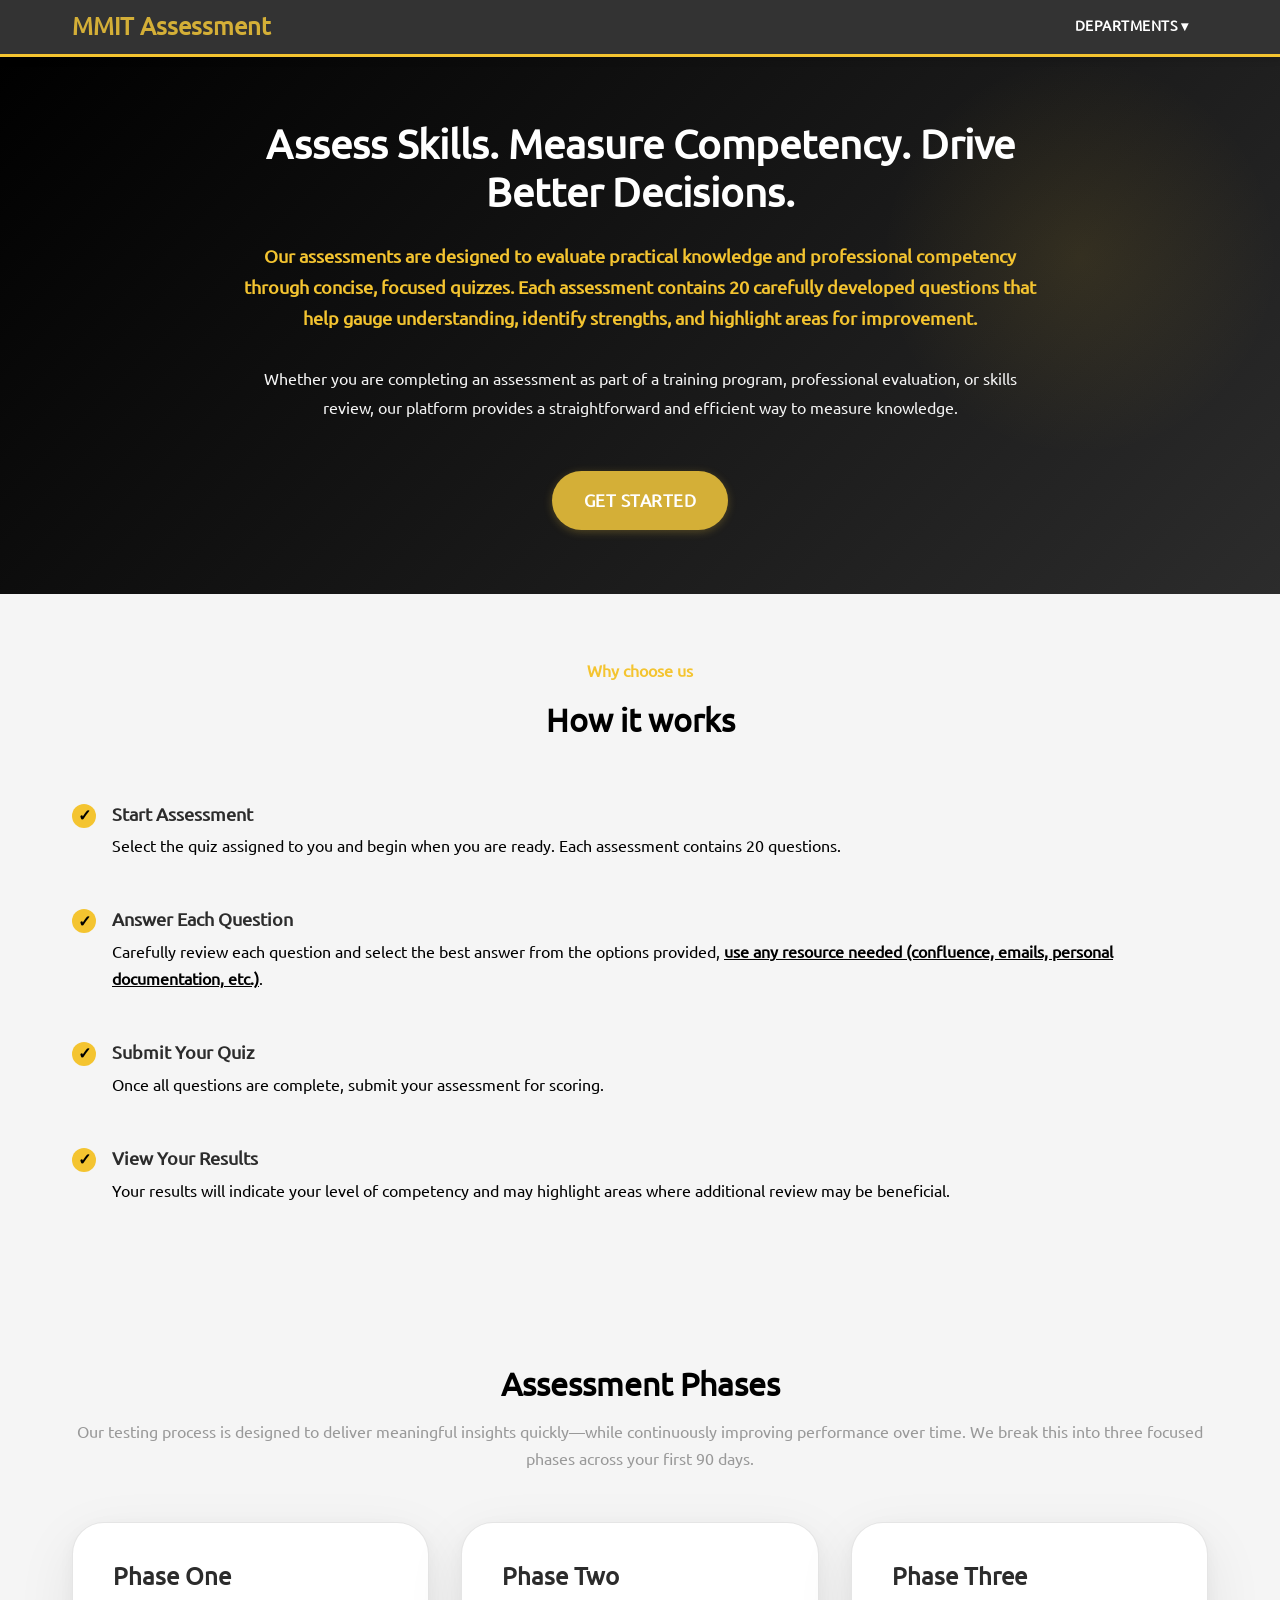
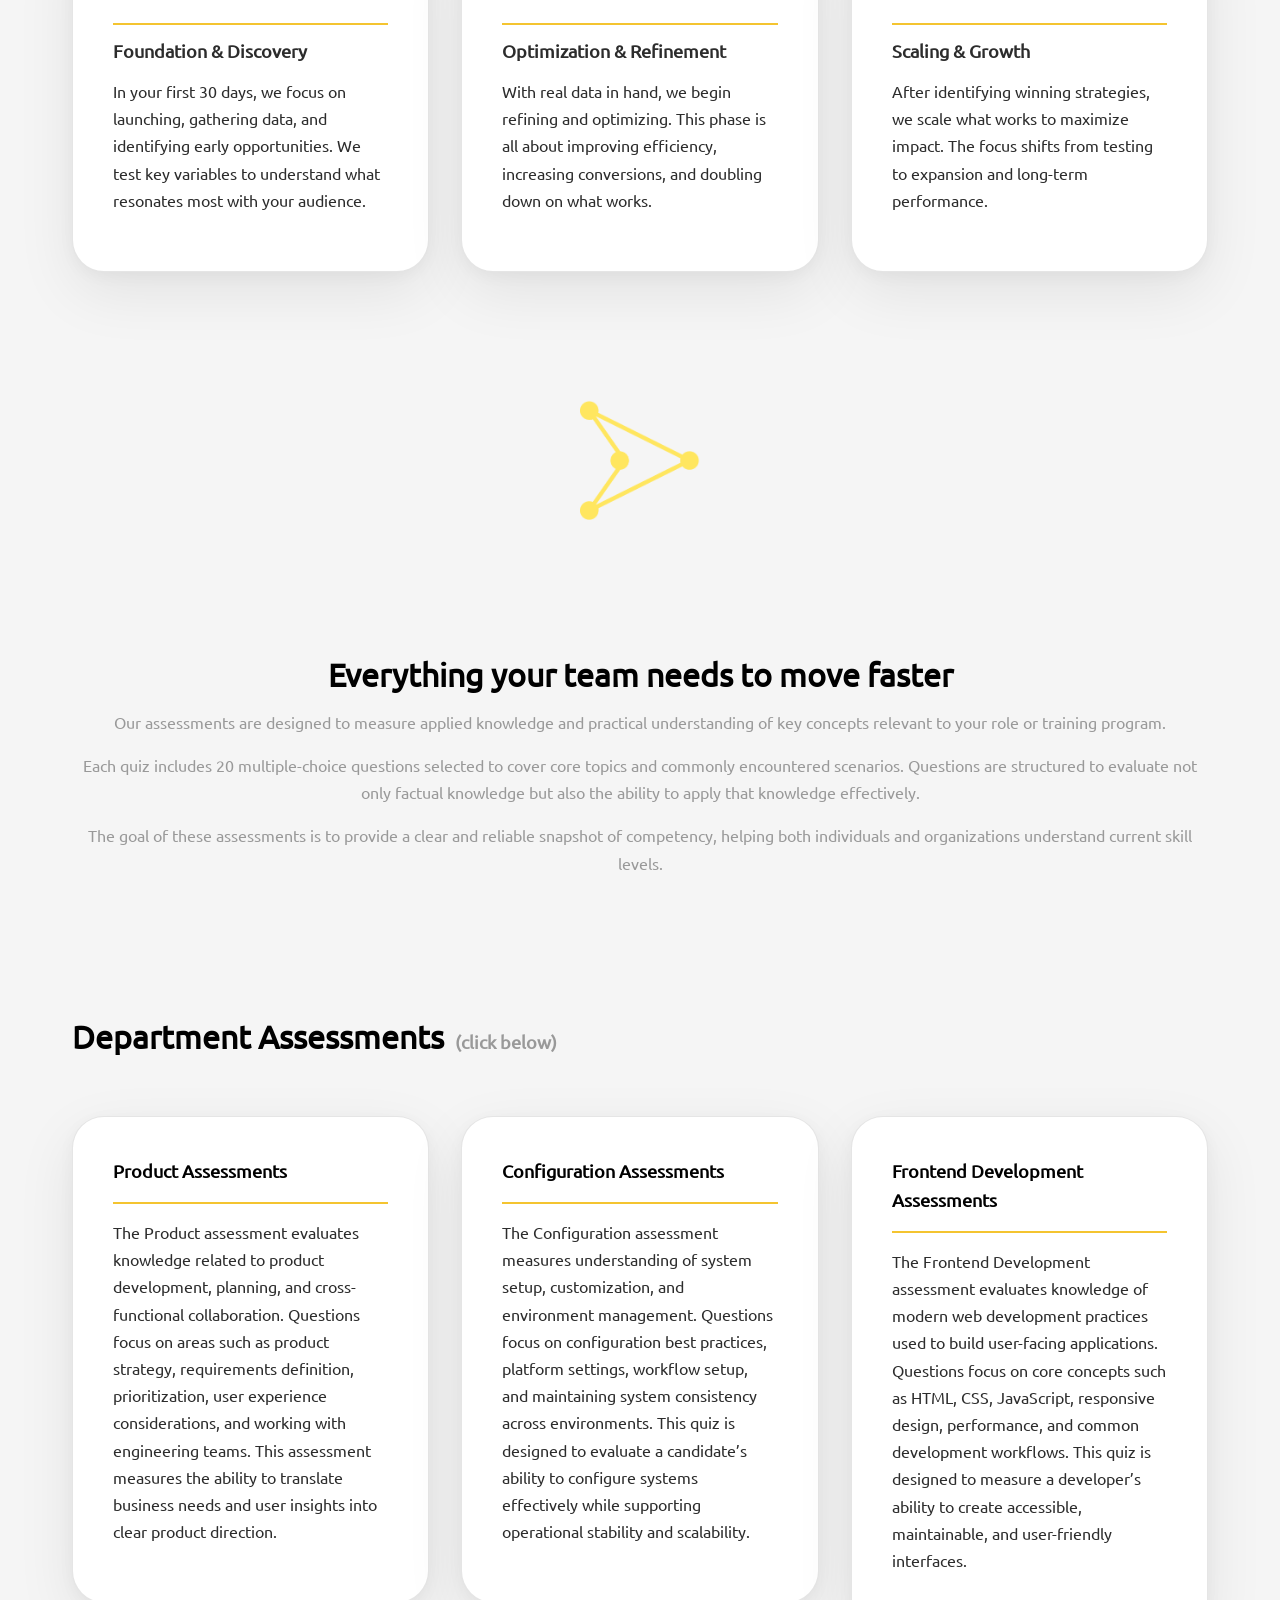
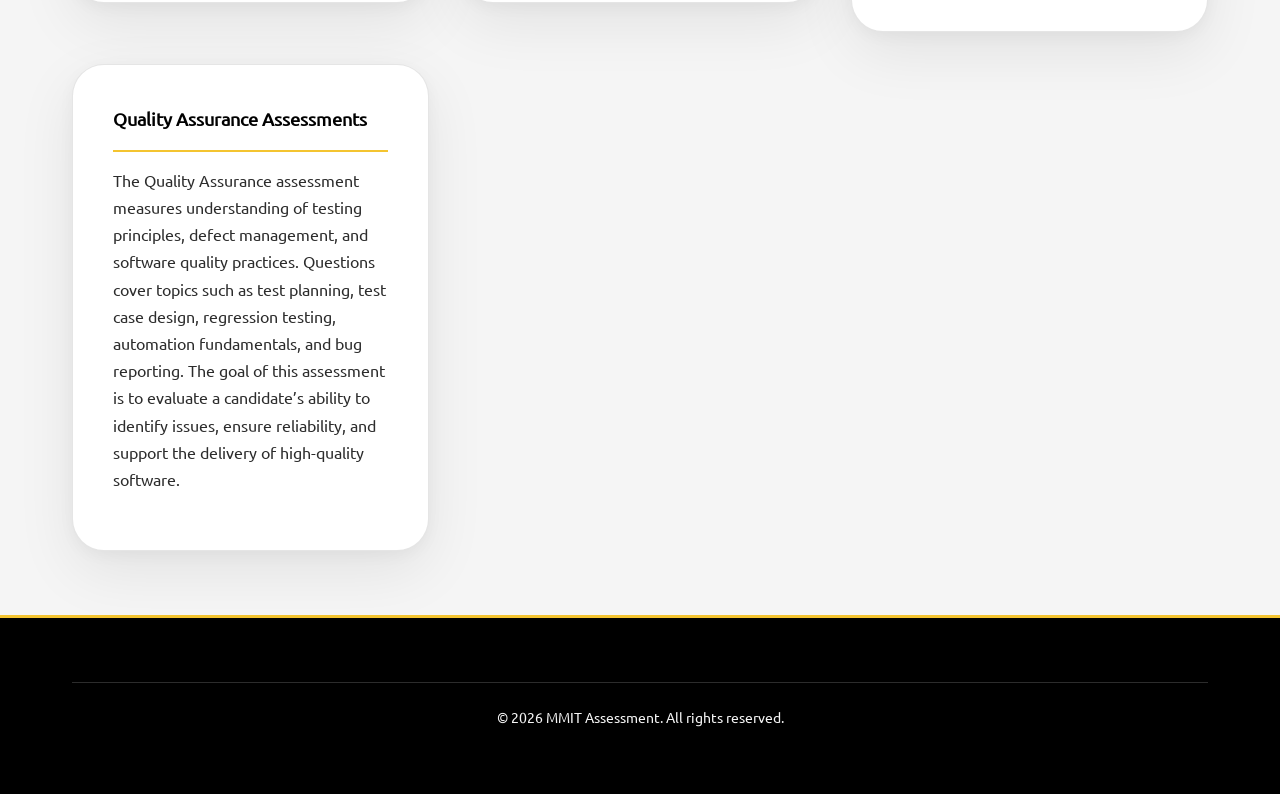
==== commit 4fe5b545: "main page titles update" ====
--- a/main.html
+++ b/main.html
@@ -192,11 +192,11 @@
             </p>
           </div>
 
-          <h2 style="margin-bottom: 60px; margin-top: 140px;">Department Quizzes <span class="text-muted" style="font-size: 18px;">&nbsp;(click below)</span></h2>
+          <h2 style="margin-bottom: 60px; margin-top: 140px;">Department Assessments <span class="text-muted" style="font-size: 18px;">&nbsp;(click below)</span></h2>
           <a class="quiz-card-link" href="">
             <div class="grid grid-3">
               <div class="card">
-                <div class="card-header">Product Quiz</div>
+                <div class="card-header">Product Assessments</div>
                 <div class="card-body">
                   <p>
                     The Product assessment evaluates knowledge related to product development, planning, and cross-functional collaboration. Questions focus on areas such as product strategy, requirements definition, prioritization, user experience considerations, and working with engineering teams. This assessment measures the ability to translate business needs and user insights into clear product direction.
@@ -206,7 +206,7 @@
             </a>
             <a class="quiz-card-link" href="">
               <div class="card">
-                <div class="card-header">Configuration Quiz</div>
+                <div class="card-header">Configuration Assessments</div>
                 <div class="card-body">
                   <p>
                     The Configuration assessment measures understanding of system setup, customization, and environment management. Questions focus on configuration best practices, platform settings, workflow setup, and maintaining system consistency across environments. This quiz is designed to evaluate a candidate’s ability to configure systems effectively while supporting operational stability and scalability.
@@ -216,7 +216,7 @@
             </a>
             <a class="quiz-card-link" href="./quiz-instructions.html">
               <div class="card">
-                <div class="card-header">Frontend Development Quiz</div>
+                <div class="card-header">Frontend Development Assessments</div>
                 <div class="card-body">
                   <p>
                     The Frontend Development assessment evaluates knowledge of modern web development practices used to build user-facing applications. Questions focus on core concepts such as HTML, CSS, JavaScript, responsive design, performance, and common development workflows. This quiz is designed to measure a developer’s ability to create accessible, maintainable, and user-friendly interfaces.
@@ -226,7 +226,7 @@
             </a>
             <a class="quiz-card-link" href="">
               <div class="card">
-                <div class="card-header">Quality Assurance Quiz</div>
+                <div class="card-header">Quality Assurance Assessments</div>
                 <div class="card-body">
                   <p>
                     The Quality Assurance assessment measures understanding of testing principles, defect management, and software quality practices. Questions cover topics such as test planning, test case design, regression testing, automation fundamentals, and bug reporting. The goal of this assessment is to evaluate a candidate’s ability to identify issues, ensure reliability, and support the delivery of high-quality software.
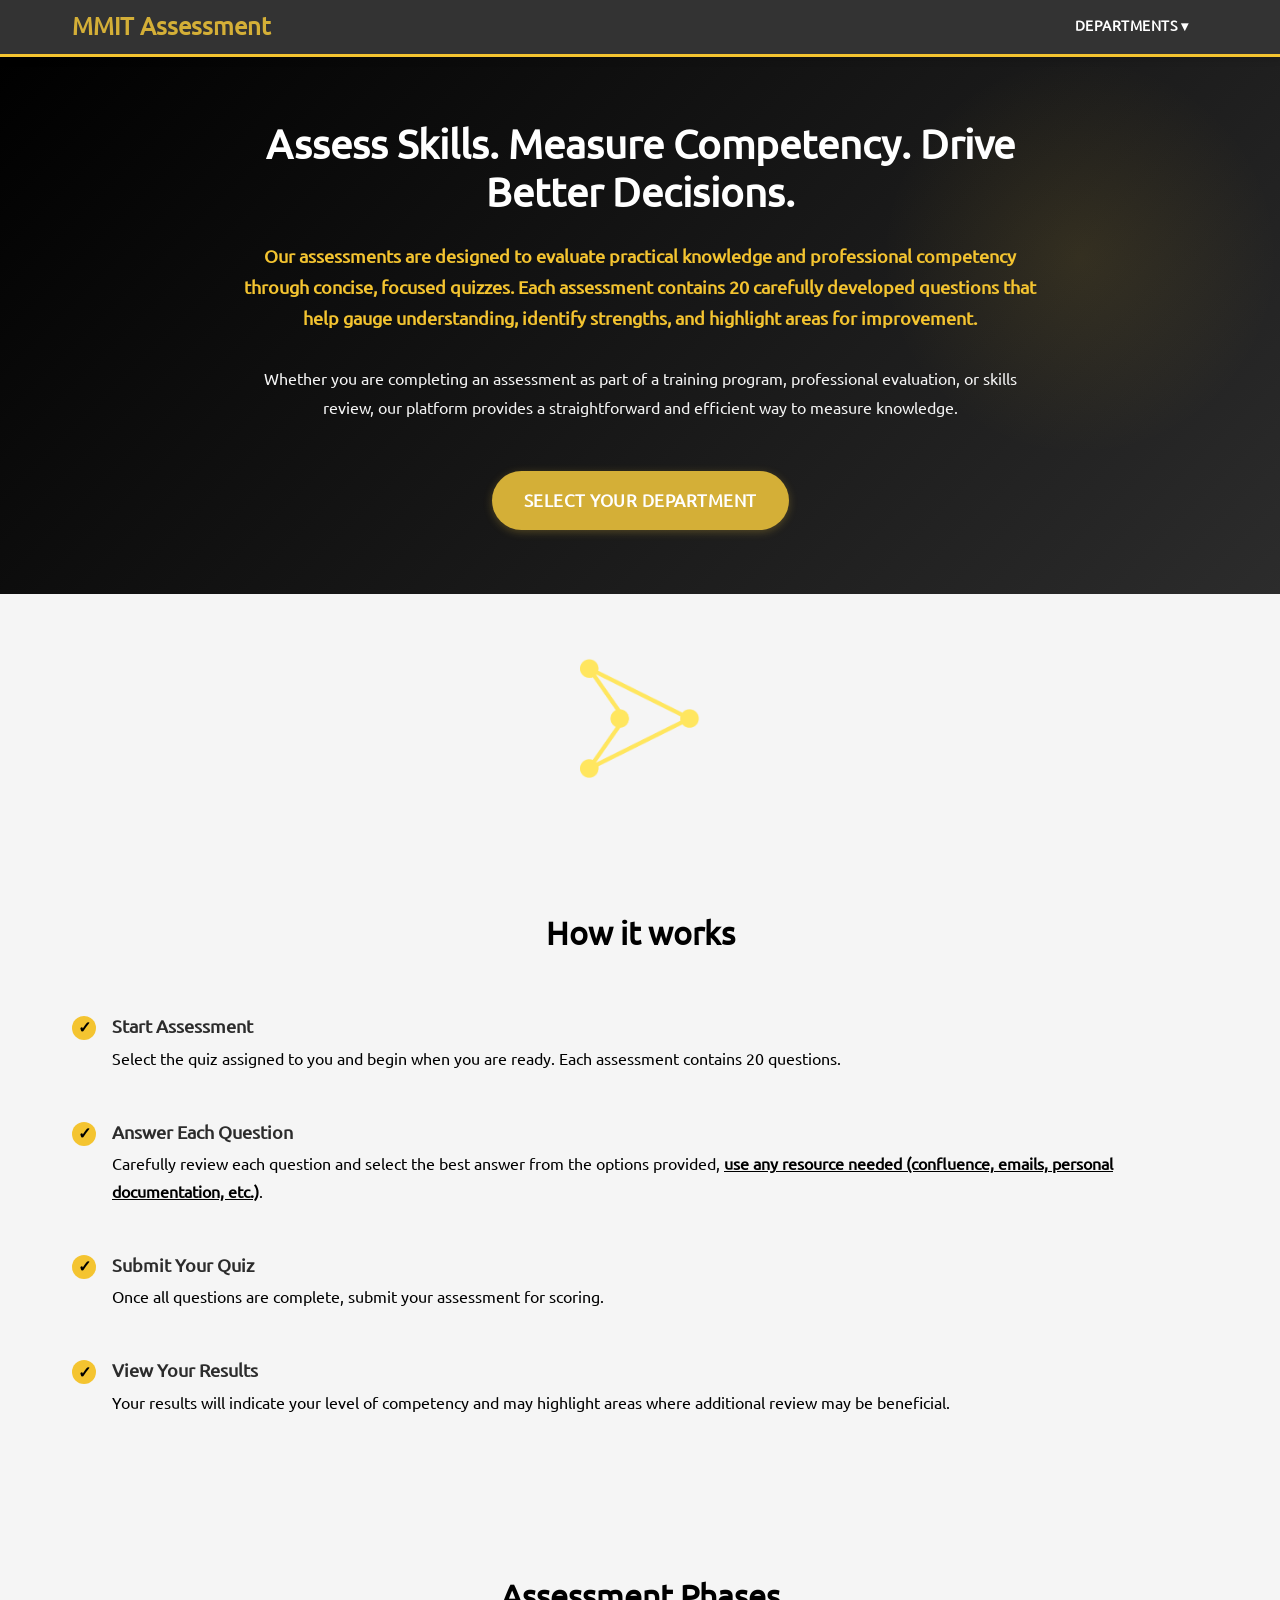
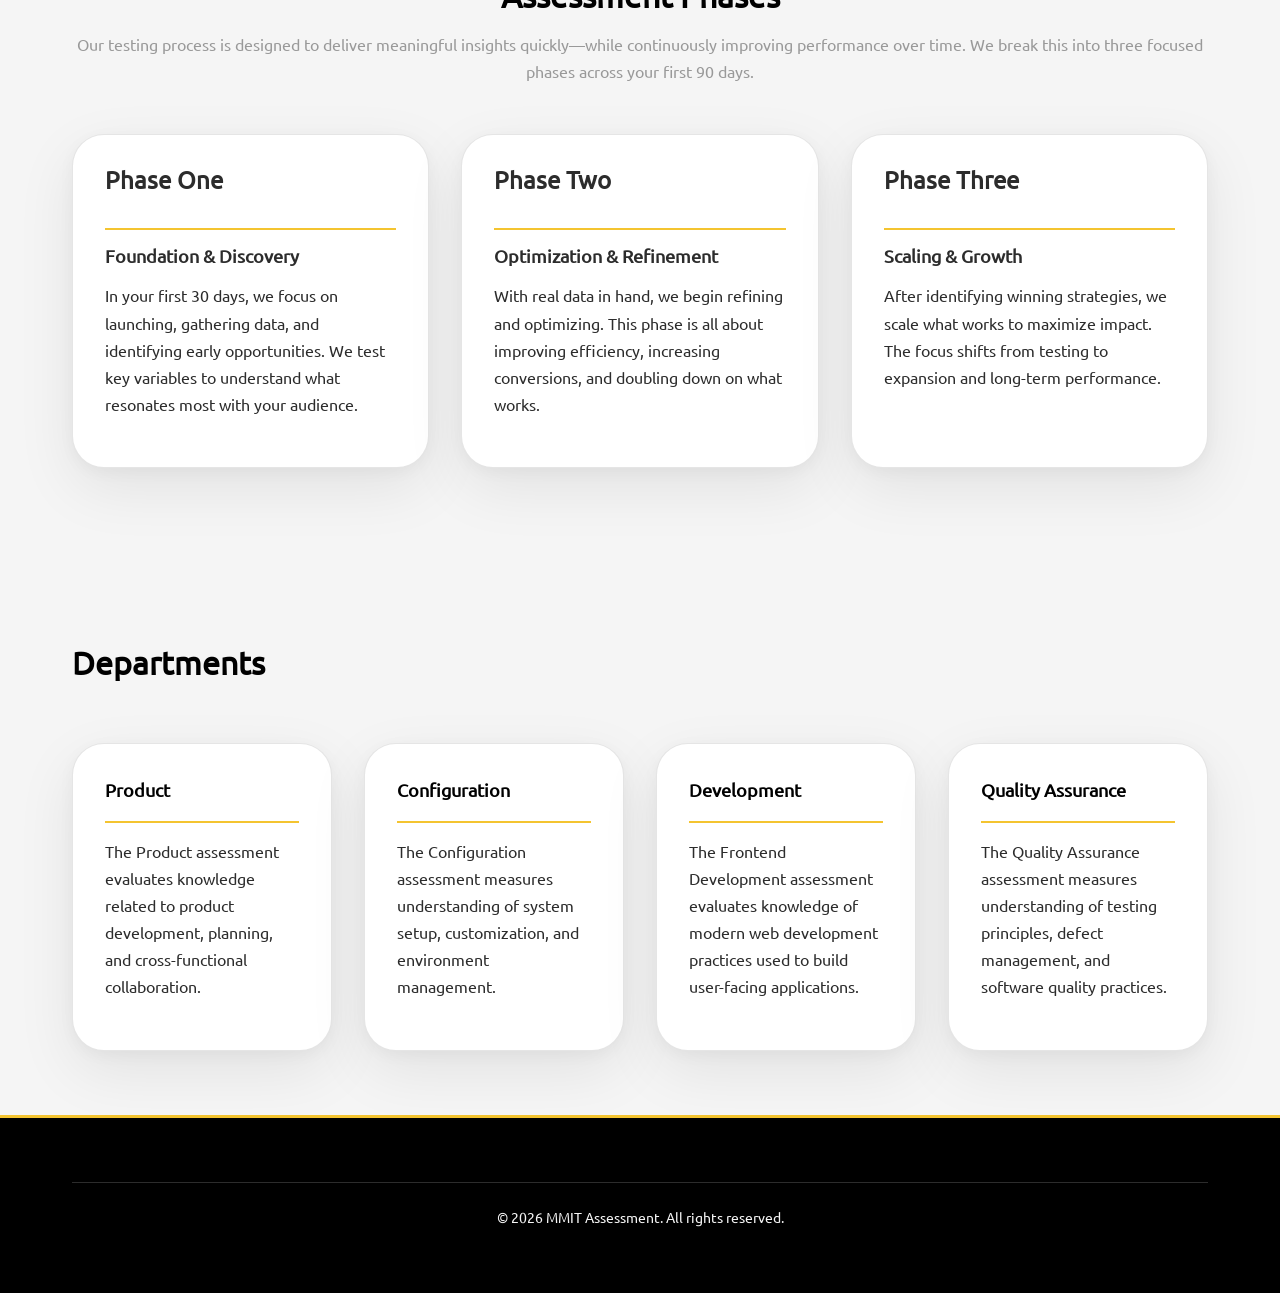
==== commit 80ab63e9: "demo updates" ====
--- a/main.html
+++ b/main.html
@@ -65,10 +65,10 @@
         <div class="logo" style="color: #D4AF37;">MMIT Assessment</div>
         <ul>
           <li class="dropdown">
-            <a href="#">Departments ▾</a>
+            <a href="#!">Departments ▾</a>
             <div class="dropdown-menu">
               <a href="#">Configuration</a>
-              <a href="./quiz-instructions.html">Frontend Developer</a>
+              <a href="./quiz-instructions.html">Developer</a>
               <a href="#">Product</a>
               <a href="#">Quality Assurance</a>
             </div>
@@ -87,16 +87,18 @@
             Whether you are completing an assessment as part of a training program, professional evaluation, or skills review, our platform provides a straightforward and efficient way to measure knowledge.
           </p>
           <div class="flex flex-center gap-lg" >
-            <a href="./quiz-instructions.html" class="btn btn-primary btn-lg">Get Started</a>
-          </div>
-        </div>
-      </section>
-
+            <a href="#features" class="btn btn-primary btn-lg">Select Your Department</a>
+          </div>
+        </div>
+      </section>
+      <section style="text-align: center;">
+        <img src="./mmit-logo.png" alt="MMIT Logo" style="width: 120px; height: 120px;">
+      </section>
       <section id="about">
         <div class="container grid grid-2 gap-xl">
           <div>
             <div class="section-header">
-              <p class="section-header-accent">Why choose us</p>
+              <!-- <p class="section-header-accent">Our Standards</p> -->
               <h2>How it works</h2>
             </div>
             <ul class="feature-list">
@@ -174,13 +176,10 @@
           </div>
         </div>
       </section>
-      <section style="text-align: center;">
-        <img src="./mmit-logo.png" alt="MMIT Logo" style="width: 120px; height: 120px;">
-      </section>
       <section id="features" class="section-light">
         <div class="container">
           <div class="section-header">
-            <h2>Everything your team needs to move faster</h2>
+            <!-- <h2>Everything your team needs to move faster</h2>
             <p class="text-muted">
               Our assessments are designed to measure applied knowledge and practical understanding of key concepts relevant to your role or training program.
             </p>
@@ -189,55 +188,66 @@
             </p>
             <p class="text-muted">
               The goal of these assessments is to provide a clear and reliable snapshot of competency, helping both individuals and organizations understand current skill levels.
-            </p>
-          </div>
-
-          <h2 style="margin-bottom: 60px; margin-top: 140px;">Department Assessments <span class="text-muted" style="font-size: 18px;">&nbsp;(click below)</span></h2>
+            </p> -->
+          </div>
+          <!-- <span class="text-muted" style="font-size: 18px;">&nbsp;(click below)</span> -->
+          <h2 style="margin-bottom: 60px;">Departments</h2>
           <a class="quiz-card-link" href="">
-            <div class="grid grid-3">
-              <div class="card">
-                <div class="card-header">Product Assessments</div>
-                <div class="card-body">
-                  <p>
-                    The Product assessment evaluates knowledge related to product development, planning, and cross-functional collaboration. Questions focus on areas such as product strategy, requirements definition, prioritization, user experience considerations, and working with engineering teams. This assessment measures the ability to translate business needs and user insights into clear product direction.
+            <div class="grid grid-4">
+              <div class="card">
+                <div class="card-header">Product</div>
+                <div class="card-body">
+                  <p>
+                    The Product assessment evaluates knowledge related to product development, planning, and cross-functional collaboration.
+                    <!-- 
+                    Questions focus on areas such as product strategy, requirements definition, prioritization, user experience considerations, and working with engineering teams. This assessment measures the ability to translate business needs and user insights into clear product direction.
+                    -->
                   </p>
                 </div>
               </div>
             </a>
             <a class="quiz-card-link" href="">
               <div class="card">
-                <div class="card-header">Configuration Assessments</div>
-                <div class="card-body">
-                  <p>
-                    The Configuration assessment measures understanding of system setup, customization, and environment management. Questions focus on configuration best practices, platform settings, workflow setup, and maintaining system consistency across environments. This quiz is designed to evaluate a candidate’s ability to configure systems effectively while supporting operational stability and scalability.
+                <div class="card-header">Configuration</div>
+                <div class="card-body">
+                  <p>
+                    The Configuration assessment measures understanding of system setup, customization, and environment management.
+                    <!-- 
+                    Questions focus on configuration best practices, platform settings, workflow setup, and maintaining system consistency across environments. This quiz is designed to evaluate a candidate’s ability to configure systems effectively while supporting operational stability and scalability.
+                    -->
                   </p>
                 </div>
               </div>
             </a>
             <a class="quiz-card-link" href="./quiz-instructions.html">
               <div class="card">
-                <div class="card-header">Frontend Development Assessments</div>
-                <div class="card-body">
-                  <p>
-                    The Frontend Development assessment evaluates knowledge of modern web development practices used to build user-facing applications. Questions focus on core concepts such as HTML, CSS, JavaScript, responsive design, performance, and common development workflows. This quiz is designed to measure a developer’s ability to create accessible, maintainable, and user-friendly interfaces.
-                  </p>
+                <div class="card-header">Development</div>
+                <div class="card-body">
+                  <p>
+                    The Frontend Development assessment evaluates knowledge of modern web development practices used to build user-facing applications.
+                  </p>
+                    <!-- 
+                    Questions focus on core concepts such as HTML, CSS, JavaScript, responsive design, performance, and common development workflows. This quiz is designed to measure a developer’s ability to create accessible, maintainable, and user-friendly interfaces.
+                     -->
                 </div>
               </div>
             </a>
             <a class="quiz-card-link" href="">
               <div class="card">
-                <div class="card-header">Quality Assurance Assessments</div>
-                <div class="card-body">
-                  <p>
-                    The Quality Assurance assessment measures understanding of testing principles, defect management, and software quality practices. Questions cover topics such as test planning, test case design, regression testing, automation fundamentals, and bug reporting. The goal of this assessment is to evaluate a candidate’s ability to identify issues, ensure reliability, and support the delivery of high-quality software.
-                  </p>
-                </div>
-              </div>
-            </a>
-          </div>
-        </div>
-      </section>
-      
+                <div class="card-header">Quality Assurance</div>
+                <div class="card-body">
+                  <p>
+                    The Quality Assurance assessment measures understanding of testing principles, defect management, and software quality practices.
+                    <!-- 
+                    Questions cover topics such as test planning, test case design, regression testing, automation fundamentals, and bug reporting. The goal of this assessment is to evaluate a candidate’s ability to identify issues, ensure reliability, and support the delivery of high-quality software.
+                    -->
+                  </p>
+                </div>
+              </div>
+            </a>
+          </div>
+        </div>
+      </section>
     </main>
 
     <footer>
--- a/styles.css
+++ b/styles.css
@@ -87,6 +87,11 @@
   transform: translateY(0);
 }
 
+.phase-btn-wrapper {
+  display: flex;
+  justify-content: space-around; 
+}
+
 .btn-outline {
   background: transparent;
   color: var(--slate-700);
@@ -125,7 +130,7 @@
   border-radius: var(--radius-2xl);
   border: 1px solid var(--slate-100);
   box-shadow: var(--shadow-card);
-  padding: 2.5rem;
+  padding: 2rem;
 }
 
 /* ─── Form ────────────────────────────────────────────────────────── */
